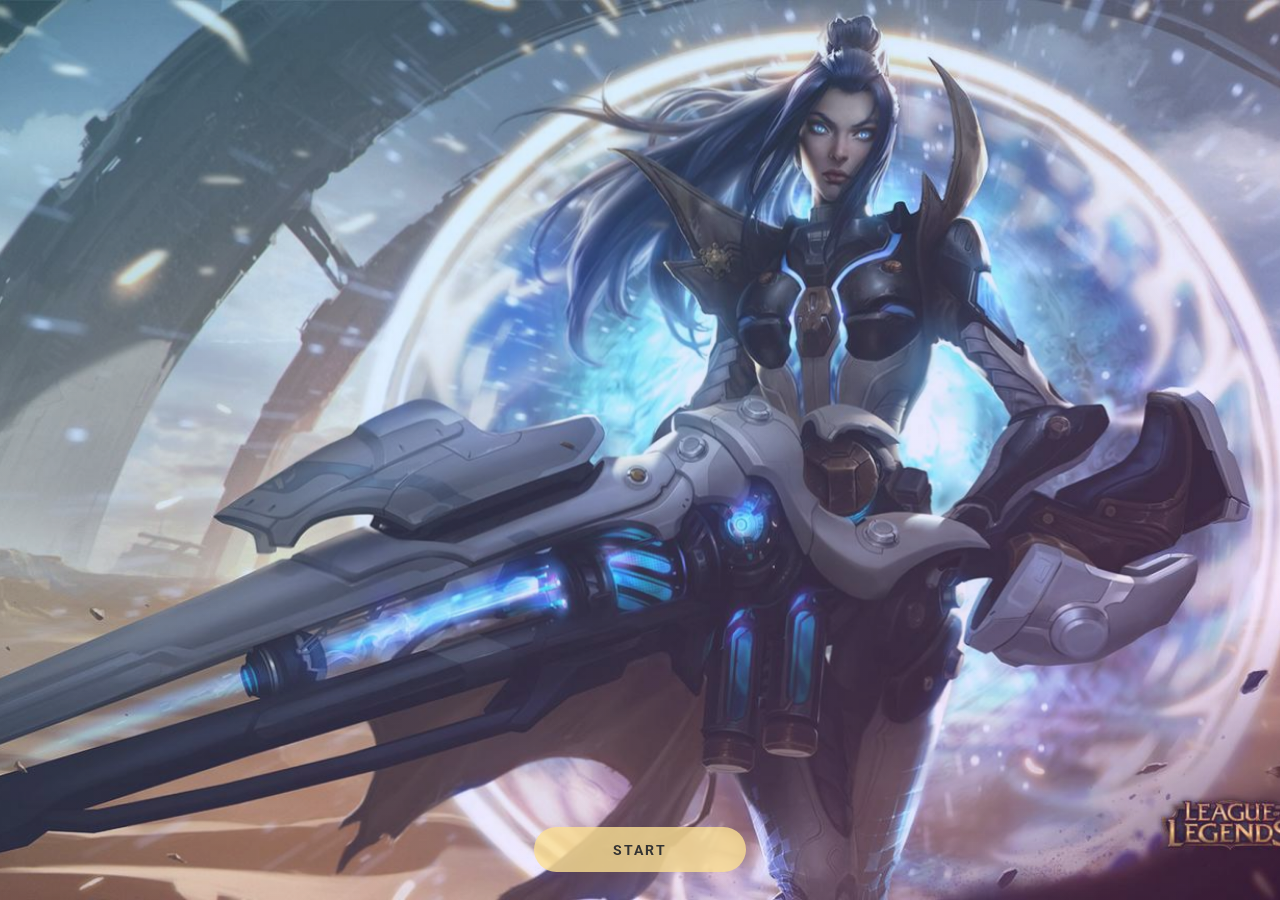
==== L/index.html @ 91b64410 "thx" ====
<!DOCTYPE html>
<html lang="en" class="no-js">
	<head>
		<meta charset="UTF-8" />
		<meta http-equiv="X-UA-Compatible" content="IE=edge">
		<meta name="viewport" content="width=device-width, initial-scale=1">
		<title>恭喜火狗加薪! GG!</title>
		<link href="https://fonts.googleapis.com/css?family=Roboto:400,700" rel="stylesheet">
		<link rel="stylesheet" type="text/css" href="css/normalize.css" />
		<link rel="stylesheet" type="text/css" href="css/demo.css" />
		<link rel="stylesheet" type="text/css" href="css/component.css" />
		<!--[if IE]>
			<script src="http://html5shiv.googlecode.com/svn/trunk/html5.js"></script>
			<![endif]-->
		<script>
		document.documentElement.className = 'js';
		</script>
	</head>
  <style>
    body {
    overflow:hidden;
}
    #covercolor{
          z-index:1;
	position: absolute;
	top: 0;
	right: 0;
	bottom: 0;
	left: 0;
	background-image: linear-gradient(to bottom right, rgb(0, 196, 255), rgb(255, 126, 251));
	opacity: 0.2; 
    }
    button{
      z-index:3;
          margin-bottom: 11%;
    }
    h2 span{
          z-index: 3;
          text-shadow: 2px 2px rgba(99,99,99,0.9);
          font-family: Microsoft JhengHei;
          font-weight: 500;
    }
  </style>
         
	<body class="demo-1">
		<svg class="hidden">
			<defs>
				<symbol id="icon-arrow" viewBox="0 0 24 24">
					<title>arrow</title>
					<polygon points="6.3,12.8 20.9,12.8 20.9,11.2 6.3,11.2 10.2,7.2 9,6 3.1,12 9,18 10.2,16.8 " />
				</symbol>
				<symbol id="icon-drop" viewBox="0 0 24 24">
					<title>drop</title>
					<path d="M12,21c-3.6,0-6.6-3-6.6-6.6C5.4,11,10.8,4,11.4,3.2C11.6,3.1,11.8,3,12,3s0.4,0.1,0.6,0.3c0.6,0.8,6.1,7.8,6.1,11.2C18.6,18.1,15.6,21,12,21zM12,4.8c-1.8,2.4-5.2,7.4-5.2,9.6c0,2.9,2.3,5.2,5.2,5.2s5.2-2.3,5.2-5.2C17.2,12.2,13.8,7.3,12,4.8z" />
					<path d="M12,18.2c-0.4,0-0.7-0.3-0.7-0.7s0.3-0.7,0.7-0.7c1.3,0,2.4-1.1,2.4-2.4c0-0.4,0.3-0.7,0.7-0.7c0.4,0,0.7,0.3,0.7,0.7C15.8,16.5,14.1,18.2,12,18.2z" />
				</symbol>
			</defs>
		</svg>
		<main>

			<!-- Initial markup -->
			<div class="segmenter" style="background-image: url(img/1.jpg)"></div>
			<h2 class="trigger-headline trigger-headline--hidden"><span>恭</span><span>喜</span><span>火</span><span>狗</span><span>加</span><span>薪</span></h2>
			<div class="bottom-nav">
				<button class="btn btn--trigger btn--hidden">Start</button>

			</div>
		</main>
		<script src="js/anime.min.js"></script>
		<script src="js/imagesloaded.pkgd.min.js"></script>
		<script src="js/main.js"></script>
		<script>
		(function() {
			var headline = document.querySelector('.trigger-headline'),
				trigger = document.querySelector('.btn--trigger'),
				segmenter = new Segmenter(document.querySelector('.segmenter'), {
					onReady: function() {
						trigger.classList.remove('btn--hidden');
						trigger.addEventListener('click', function() {
							segmenter.animate();
							headline.classList.remove('trigger-headline--hidden');
							this.classList.add('btn--hidden');
						});
					}
				});
		})();
		</script>
      <div id="covercolor">
          
      </div>
	</body>
</html>
---- L/css/demo.css ----
*,
*::after,
*::before {
	-webkit-box-sizing: border-box;
	box-sizing: border-box;
}

body {
	font-family: 'Roboto', 'Avenir Next', sans-serif;
	color: #fff;
	background: #333;
	-webkit-font-smoothing: antialiased;
	-moz-osx-font-smoothing: grayscale;
}

/* Buttons */

.btn {
	display: inline-block;
	cursor: pointer;
	text-align: center;
	pointer-events: auto;
	color: #333;
	border: 0;
	border-radius: 1.85em;
	font-weight: bold;
	text-transform: uppercase;
	letter-spacing: 2px;
	font-size: 0.885em;
	padding: 1em 2em;
	margin: 0 auto;
	background: rgba(251, 224, 148, 0.8);
	-webkit-transition: background 0.3s, opacity 0.3s;
	transition: background 0.3s, opacity 0.3s;
}

.btn:focus {
	outline: none;
}

.btn:hover {
	background: rgba(251, 224, 148, 1);
}

.btn--trigger {
	width: 15em;
	position: absolute;
	bottom: 2em;
	left: 50%;
	margin: 0 0 0 -7.5em;
}

.btn--hidden {
	opacity: 0;
	pointer-events: none;
}

/* Links */

a {
	text-decoration: none;
	color: #fbe094;
	outline: none;
}

/* Demo colors */
.demo-2 a {}
.demo-2 .btn {}
.demo-2 .btn:hover {}
.demo-2 .trigger-headline { color: #fbe094; }
.demo-2 .github-icon { }

.demo-3 a { color: #b5b5b5; }
.demo-3 .btn { background: rgba(148,147,154,0.7); }
.demo-3 .btn:hover { background: rgba(148,147,154,1); }
.demo-3 .trigger-headline { color: #401fe4; }
.demo-3 .github-icon { fill: #b5b5b5;}

.demo-4 a { color: #d70240; }
.demo-4 .btn { background: rgba(215, 2, 64, 0.7); color: #fff; }
.demo-4 .btn:hover { background: rgba(215, 2, 64,1);  }
.demo-4 .trigger-headline { color: #fff; text-shadow: 10px 10px 10px rgba(0,0,0,0.2);}
.demo-4 .github-icon { fill: #d70240;}

.demo-5 a { color: #8a74a0; }
.demo-5 .btn { background: rgba(138, 116, 160, 0.7); color: #fff; }
.demo-5 .btn:hover { background: rgba(138, 116, 160,1); }
.demo-5 .trigger-headline { color: #E61572;}
.demo-5 .github-icon { fill: #8a74a0;}

.demo-6 a { color: #F5F21F; }
.demo-6 .btn { background: rgba(33, 35, 35, 0.7); color: #fff; }
.demo-6 .btn:hover { background: rgba(33, 35, 35, 1); }
.demo-6 .trigger-headline { color: #1D1D1C;}
.demo-6 .github-icon { fill: #F5F21F;}

a:hover,
a:focus {
	color: #fff;
}

.hidden {
	position: absolute;
	overflow: hidden;
	width: 0;
	height: 0;
	pointer-events: none;
}


/* Icons */

.icon {
	display: block;
	width: 1.5em;
	height: 1.5em;
	margin: 0 auto;
	fill: currentColor;
}

/* Header */

.codrops-header {
	position: absolute;
	z-index: 100;
	top: 0;
	left: 0;
	display: -webkit-flex;
	display: -ms-flexbox;
	display: flex;
	-webkit-flex-direction: row;
	-ms-flex-direction: row;
	flex-direction: row;
	-webkit-flex-wrap: wrap;
	flex-wrap: wrap;
	-webkit-align-items: center;
	-ms-flex-align: center;
	align-items: center;
	width: 100%;
	padding: 0.8em 0.75em;
	text-align: left;
}

.codrops-header__title {
	font-size: 1em;
	margin: 0;
	padding: 0 0.75em;
}

.codrops-header__tagline {
	margin: 0 6em 0 0;
	padding: 0 1em;
}


/* Bottom nav */

.bottom-nav {
	position: absolute;
	bottom: 0;
	left: 0;
	width: 100%;
}


/* Demo links */

.codrops-demos {
	font-weight: bold;
	text-align: right;
	padding: 2em 2.5em 2.5em;
}

.codrops-demos span {
	display: inline-block;
	margin: 0 1em 0 0;
}

.codrops-demos a {
	display: inline-block;
	position: relative;
	margin: 0 0.5em;
}

.codrops-demos a.current-demo {
	color: #fff;
}

.codrops-demos a.current-demo::before {
	content: '';
	position: absolute;
	border: 2px solid #fff;
	border-radius: 50%;
	width: 2.25em;
	height: 2.25em;
	top: 50%;
	left: 50%;
	margin: -1.125em 0 0 -1.125em;
}


/* Top Navigation Style */

.codrops-links {
	position: relative;
	display: -webkit-flex;
	display: -ms-flexbox;
	display: flex;
	-webkit-justify-content: center;
	-ms-flex-pack: center;
	justify-content: center;
	text-align: center;
	white-space: nowrap;
}

.codrops-links::after {
	position: absolute;
	top: 15%;
	left: 50%;
	width: 1px;
	height: 70%;
	background: currentColor;
	opacity: 0.7;
	content: '';
	-webkit-transform: rotate3d(0, 0, 1, 22.5deg);
	transform: rotate3d(0, 0, 1, 22.5deg);
}

.codrops-icon {
	display: inline-block;
	margin: 0.5em;
	padding: 0.5em;
}

.github-icon {
	fill: #fbe094;
	color: #251e1e;
	position: absolute;
	top: 0;
	border: 0;
	right: 0;
}

.github-corner:hover .octo-arm {
	animation: octocat-wave 560ms ease-in-out;
}

@keyframes octocat-wave {
	0%,
	100% {
		transform: rotate(0);
	}
	20%,
	60% {
		transform: rotate(-25deg);
	}
	40%,
	80% {
		transform: rotate(10deg);
	}
}

@media (max-width:500px) {
	.github-corner:hover .octo-arm {
		animation: none;
	}
	.github-corner .octo-arm {
		animation: octocat-wave 560ms ease-in-out;
	}
}


/* Content */

.content {
	padding: 3em 0;
}

.trigger-headline {
	top: 0;
	left: 0;
	position: absolute;
	font-size: 6vw;
	text-transform: uppercase;
	pointer-events: none;
	line-height: 1;
	width: 100%;
	height: 100%;
	display: -webkit-flex;
	display: -ms-flexbox;
	display: flex;
	-webkit-align-items: center;
	-ms-flex-align: center;
	align-items: center;
	justify-content: center;
	margin: 0;
}

.trigger-headline span {
	display: inline-block;
	position: relative;
	padding: 0 5vw;
	-webkit-transition: opacity 2s, -webkit-transform 2s;
	transition: opacity 2s, transform 2s;
	-webkit-transition-timing-function: cubic-bezier(0.2,1,0.3,1);
	transition-timing-function: cubic-bezier(0.2,1,0.3,1);
	-webkit-transition-delay: 0.7s;
	transition-delay: 0.7s;
}

.js .trigger-headline--hidden span {
	pointer-events: none;
	opacity: 0;
}

.js .trigger-headline--hidden span:nth-child(1) {
	-webkit-transform: translate3d(-100px,0,0);
	transform: translate3d(-100px,0,0);
}

.js .trigger-headline--hidden span:nth-child(2) {
	-webkit-transform: translate3d(-50px,0,0);
	transform: translate3d(-50px,0,0);
}

.js .trigger-headline--hidden span:nth-child(3) {
	-webkit-transform: translate3d(-25px,0,0);
	transform: translate3d(-25px,0,0);
}

.js .trigger-headline--hidden span:nth-child(4) {
	-webkit-transform: translate3d(25px,0,0);
	transform: translate3d(25px,0,0);
}

.js .trigger-headline--hidden span:nth-child(5) {
	-webkit-transform: translate3d(50px,0,0);
	transform: translate3d(50px,0,0);
}

.js .trigger-headline--hidden span:nth-child(6) {
	-webkit-transform: translate3d(100px,0,0);
	transform: translate3d(100px,0,0);
}

/* Adjustments for some demos */
.demo-4 .trigger-headline span {
	-webkit-transition: opacity 2.3s, -webkit-transform 2.3s;
	transition: opacity 2.3s, transform 2.3s;
	-webkit-transition-timing-function: cubic-bezier(0.2,1,0.3,1);
	transition-timing-function: cubic-bezier(0.2,1,0.3,1);
	-webkit-transition-delay: 0.1s;
	transition-delay: 0.1s;
}

.js .demo-4 .trigger-headline--hidden span:nth-child(1) {
	-webkit-transform: translate3d(200px,0,0);
	transform: translate3d(200px,0,0);
}

.js .demo-4 .trigger-headline--hidden span:nth-child(2) {
	-webkit-transform: translate3d(100px,0,0);
	transform: translate3d(100px,0,0);
}

.js .demo-4 .trigger-headline--hidden span:nth-child(3) {
	-webkit-transform: translate3d(50px,0,0);
	transform: translate3d(50px,0,0);
}

.js .demo-4 .trigger-headline--hidden span:nth-child(4) {
	-webkit-transform: translate3d(-50px,0,0);
	transform: translate3d(-50px,0,0);
}

.js .demo-4 .trigger-headline--hidden span:nth-child(5) {
	-webkit-transform: translate3d(-100px,0,0);
	transform: translate3d(-100px,0,0);
}

.js .demo-4 .trigger-headline--hidden span:nth-child(6) {
	-webkit-transform: translate3d(-200px,0,0);
	transform: translate3d(-200px,0,0);
}

.demo-5 .trigger-headline span {
	-webkit-transition-delay: 0s;
	transition-delay: 0s;
}


/* Related demos */

.content--related {
	font-weight: bold;
	padding: 10em 1em;
	text-align: center;
	background: #333;
	color: #fff;
}

.content__wrap--related {
	max-width: 800px;
	margin: 0 auto;
}

.media-item {
	display: inline-block;
	padding: 1em;
	vertical-align: top;
	-webkit-transition: color 0.3s;
	transition: color 0.3s;
}

.media-item__img {
	max-width: 100%;
	opacity: 0.6;
	-webkit-transition: opacity 0.3s;
	transition: opacity 0.3s;
}

.media-item:hover .media-item__img,
.media-item:focus .media-item__img {
	opacity: 1;
}

.media-item__title {
	font-size: 1em;
	margin: 0;
	padding: 0.5em;
}

@media screen and (max-width:60em) {
	.codrops-demos {
		margin-bottom: 4em;
		text-align: center;
	}
}
---- L/css/component.css ----
.segmenter {
	width: 100vw;
	height: 100vh;
	position: relative;
	overflow: hidden;
}

.segmenter__image {
	width: 100%;
	display: block;
}

.segmenter__background,
.segmenter__pieces,
.segmenter__piece-wrap,
.segmenter__piece-parallax,
.segmenter__piece {
	position: absolute;
	width: 100%;
	height: 100%;
	top: 0;
	left: 0;
	-webkit-transform-style: preserve-3d;
	transform-style: preserve-3d;
}

.segmenter__piece-parallax {
	-webkit-transition: -webkit-transform 0.2s ease-out;
	transition: transform 0.2s ease-out;
}

.segmenter__pieces {
	-webkit-perspective: 400px;
	perspective: 400px;
}

.segmenter__background,
.segmenter__piece {
	background-size: cover;
	background-repeat: no-repeat;
	background-position: 75% 50%;
}

.segmenter__shadow {
	position: absolute;
	opacity: 0;
	box-shadow: 0px 2px 15px rgba(0,0,0,0.7);
}

/* Individual shadow styles */
.demo-1 .segmenter__shadow {
	box-shadow: 0px 20px 50px rgba(18, 20, 28, 0.61);
}

.demo-2 .segmenter__shadow {
	box-shadow: 10px 10px 30px rgba(43, 27, 19, 0.95);
}

.demo-3 .segmenter__shadow {
	border: 7px solid rgba(255,255,255,0.7);
	box-shadow: none;
}

.demo-3 .segmenter__shadow::before {
	content: '';
	position: absolute;
	top: -20px;
	left: -20px;
	width: 100%;
	height: 100%;
	box-shadow: -5px -5px 30px rgba(0, 0, 0, 0.7);
}

.demo-4 .segmenter__shadow {
	box-shadow: 8px 8px 30px rgba(15, 32, 38, 0.35);
}

.demo-5 .segmenter__shadow {
	box-shadow: 0px 18px 29px rgba(4, 19, 22, 0.65);
}

.demo-6 .segmenter__shadow {
	box-shadow: 2px 20px 35px rgba(25, 23, 20, 0.75);
}
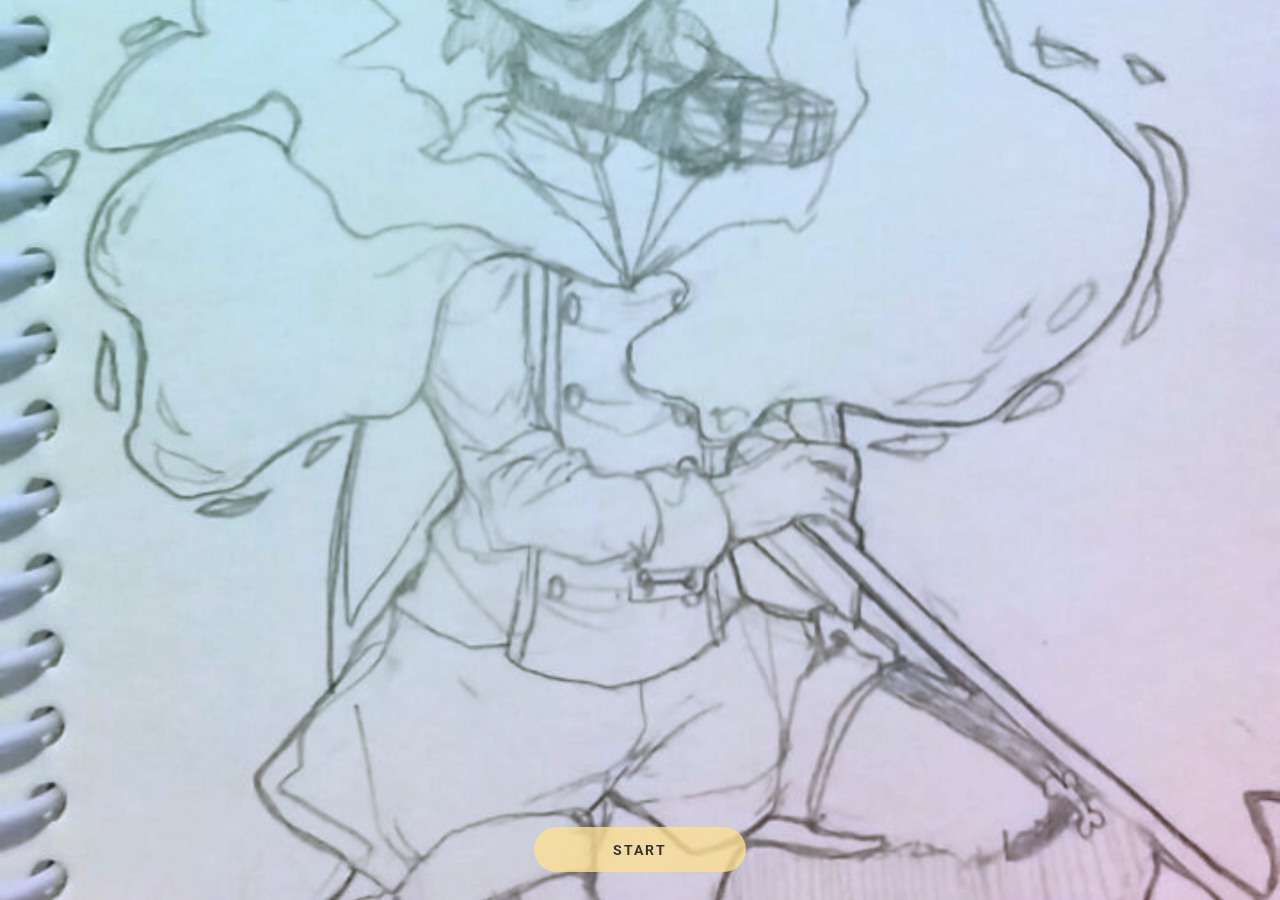
==== commit d9b2def4: "thx" ====
--- a/L/index.html
+++ b/L/index.html
@@ -60,7 +60,7 @@
 
 			<!-- Initial markup -->
 			<div class="segmenter" style="background-image: url(img/1.jpg)"></div>
-			<h2 class="trigger-headline trigger-headline--hidden"><span>恭</span><span>喜</span><span>火</span><span>狗</span><span>加</span><span>薪</span></h2>
+			<h2 class="trigger-headline trigger-headline--hidden"><span>5</span><span>.</span><span>8</span><span>.</span><span>1</span><span>7</span></h2>
 			<div class="bottom-nav">
 				<button class="btn btn--trigger btn--hidden">Start</button>
 
